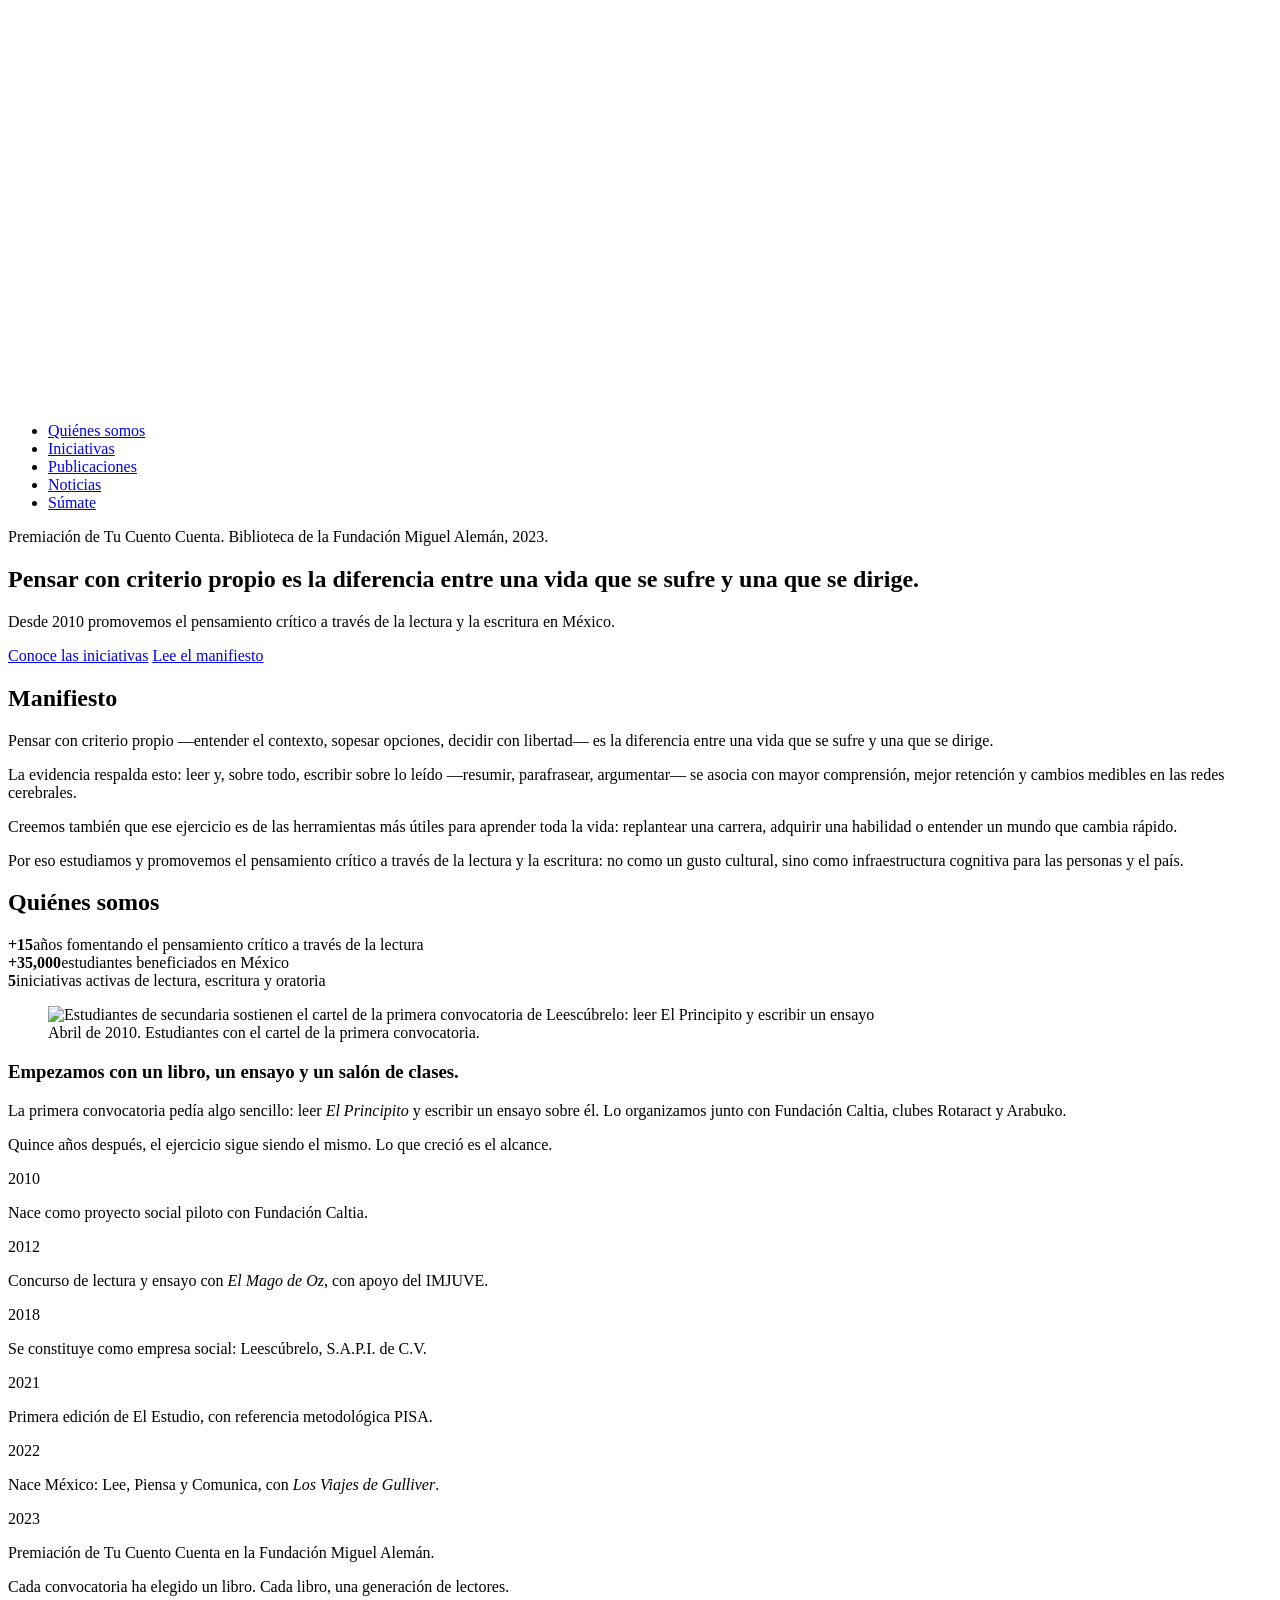
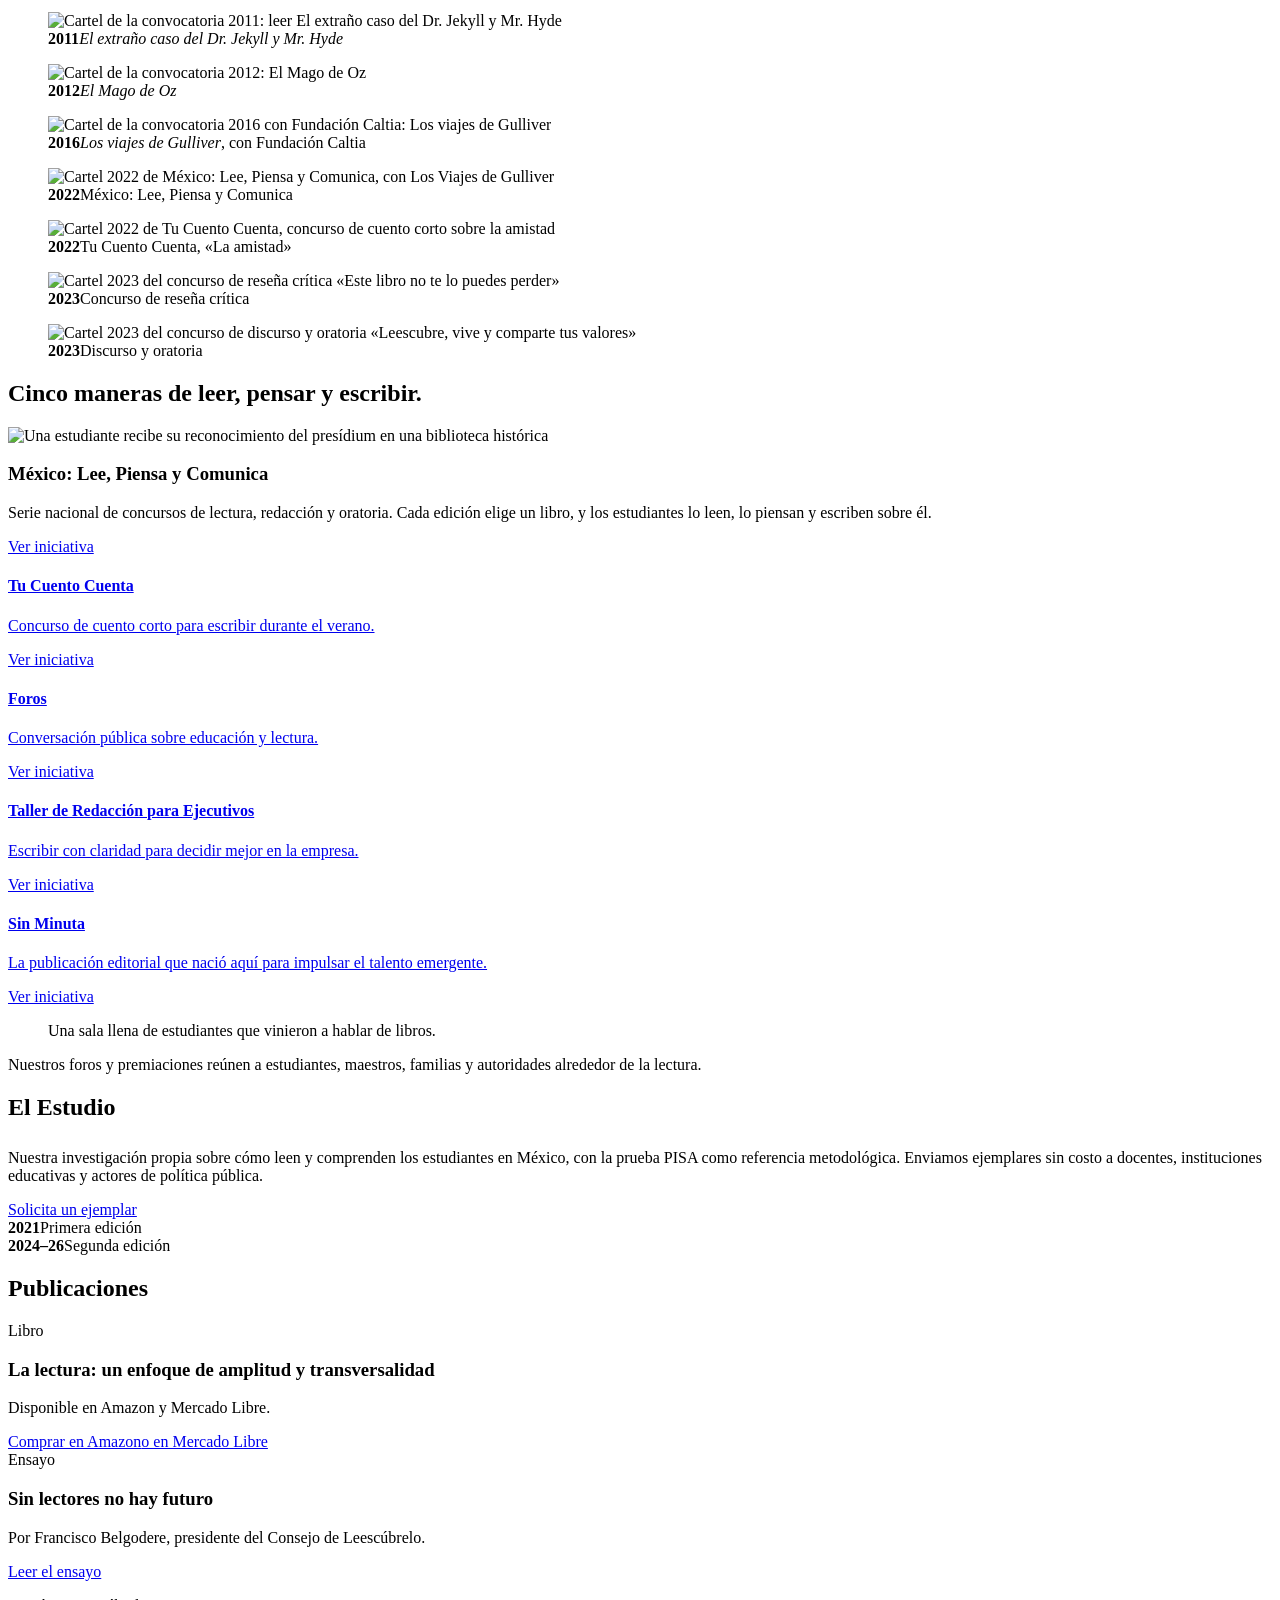
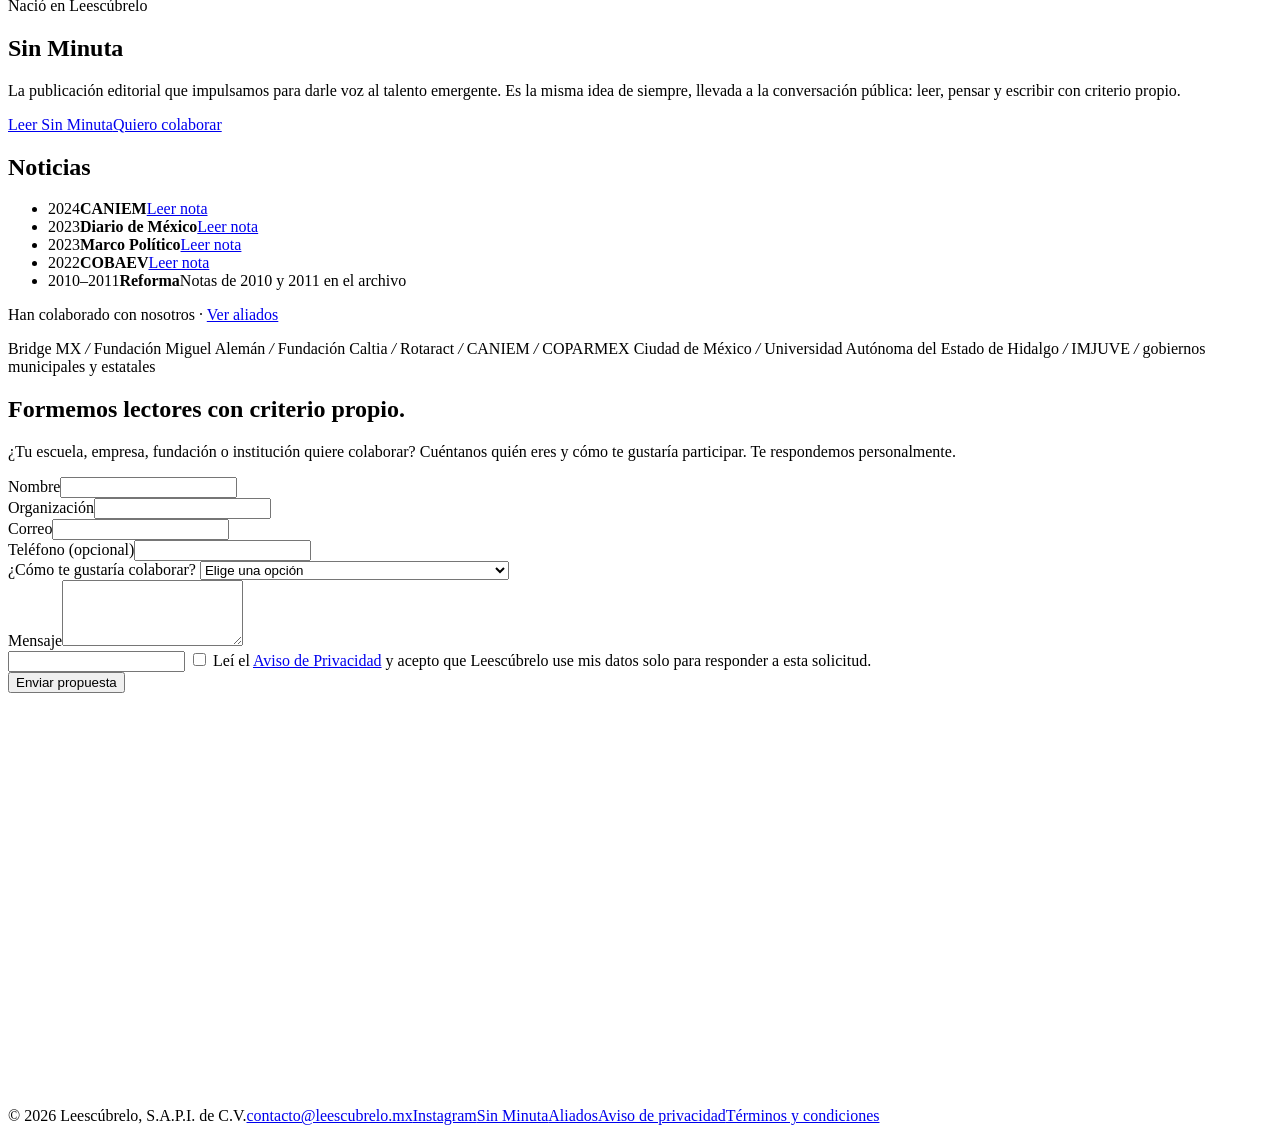
==== index.html @ 5d3e2ebc "Add files via upload" ====
<!DOCTYPE html>
<html lang="es-MX">
<head>
<meta charset="utf-8">
<meta name="viewport" content="width=device-width, initial-scale=1">
<title>Leescúbrelo — Pensamiento crítico a través de la lectura y la escritura</title>
<meta name="description" content="Desde 2010 estudiamos y promovemos el pensamiento crítico a través de la lectura y la escritura en México: concursos, foros, El Estudio y Sin Minuta.">
<link rel="canonical" href="https://leescubrelo.mx/">
<meta name="msvalidate.01" content="1D88FD77391B07FA82476EAF00525330">
<meta property="og:type" content="website">
<meta property="og:locale" content="es_MX">
<meta property="og:site_name" content="Leescúbrelo">
<meta property="og:title" content="Leescúbrelo — Pensamiento crítico a través de la lectura y la escritura">
<meta property="og:description" content="Desde 2010 estudiamos y promovemos el pensamiento crítico a través de la lectura y la escritura en México: concursos, foros, El Estudio y Sin Minuta.">
<meta property="og:url" content="https://leescubrelo.mx/">
<meta property="og:image" content="https://leescubrelo.mx/assets/img/og-leescubrelo.jpg">
<meta name="twitter:card" content="summary_large_image">
<meta name="theme-color" content="#1E3A5F">
<link rel="icon" href="/favicon.ico" sizes="any">
<link rel="icon" type="image/png" sizes="32x32" href="/favicon-32.png">
<link rel="apple-touch-icon" href="/apple-touch-icon.png">
<link rel="preconnect" href="https://fonts.googleapis.com">
<link rel="preconnect" href="https://fonts.gstatic.com" crossorigin>
<link href="https://fonts.googleapis.com/css2?family=Bricolage+Grotesque:opsz,wdth,wght@12..96,75..100,300..800&family=Source+Serif+4:ital,opsz,wght@0,8..60,300..700;1,8..60,300..600&display=swap" rel="stylesheet">
<link rel="stylesheet" href="/assets/css/sitio.css">
<script type="application/ld+json">{"@context": "https://schema.org", "@type": "Organization", "name": "Leescúbrelo", "legalName": "Leescúbrelo, S.A.P.I. de C.V.", "url": "https://leescubrelo.mx/", "logo": "https://leescubrelo.mx/apple-touch-icon.png", "foundingDate": "2010", "email": "contacto@leescubrelo.mx", "description": "Empresa social que estudia y promueve el pensamiento crítico a través de la lectura y la escritura en México.", "sameAs": ["https://instagram.com/leescubrelo", "https://sinminuta.com"]}</script>
<script type="application/ld+json">{"@context": "https://schema.org", "@type": "WebSite", "name": "Leescúbrelo", "url": "https://leescubrelo.mx/", "inLanguage": "es-MX"}</script>
</head>
<body>
<header>
  <nav class="wrap nav" aria-label="Principal">
    <a class="logo" href="/" aria-label="Leescúbrelo, inicio"><svg class="logo-svg" viewBox="0 0 4800 1496" role="img" aria-hidden="true"><use href="/assets/img/logo.svg#logo"/></svg></a>
    <ul>
      <li><a href="/#quienes">Quiénes somos</a></li>
      <li><a href="/iniciativas">Iniciativas</a></li>
      <li><a href="/#publicaciones">Publicaciones</a></li>
      <li><a href="/#noticias">Noticias</a></li>
      <li><a href="/#sumate">Súmate</a></li>
    </ul>
  </nav>
</header>

<main id="contenido">
<section class="hero" aria-label="Presentación">
  <p class="pie-foto">Premiación de Tu Cuento Cuenta. Biblioteca de la Fundación Miguel Alemán, 2023.</p>
  <div class="wrap hero-in">
    <h1>Pensar con criterio propio es la diferencia entre una vida que se sufre y <span class="l">una que se dirige.</span></h1>
    <div class="hero-bajo">
      <p>Desde 2010 promovemos el pensamiento crítico a través de la lectura y la escritura en México.</p>
      <div class="acciones">
        <a class="btn lapiz" href="#iniciativas">Conoce las iniciativas</a>
        <a class="btn contorno" href="#manifiesto">Lee el manifiesto</a>
      </div>
    </div>
  </div>
</section>

<section class="manif" id="manifiesto">
  <div class="wrap manif-grid">
    <h2>Manifiesto<span class="gis-sub" aria-hidden="true"></span></h2>
    <div class="texto">
      <p>Pensar con criterio propio —entender el contexto, sopesar opciones, decidir con libertad— es la diferencia entre una vida que se sufre y una que se dirige.</p>
      <p>La evidencia respalda esto: leer y, sobre todo, escribir sobre lo leído —resumir, parafrasear, argumentar— se asocia con mayor comprensión, mejor retención y cambios medibles en las redes cerebrales.</p>
      <p>Creemos también que ese ejercicio es de las herramientas más útiles para aprender toda la vida: replantear una carrera, adquirir una habilidad o entender un mundo que cambia rápido.</p>
      <p class="cierre-m">Por eso estudiamos y promovemos el pensamiento crítico a través de la lectura y la escritura: no como un gusto cultural, sino como infraestructura cognitiva para las personas y el país.</p>
    </div>
  </div>
</section>

<section class="quienes" id="quienes">
  <div class="wrap">
    <h2 class="tit">Quiénes somos</h2>
    <div class="cifras">
      <div class="cifra"><b>+15</b><span>años fomentando el pensamiento crítico a través de la lectura</span></div>
      <div class="cifra"><b>+35,000</b><span>estudiantes beneficiados en México</span></div>
      <div class="cifra"><b>5</b><span>iniciativas activas de lectura, escritura y oratoria</span></div>
    </div>

    <div class="origen">
      <figure>
        <img src="/assets/img/origen-2010.jpg" width="1100" height="733" loading="lazy" alt="Estudiantes de secundaria sostienen el cartel de la primera convocatoria de Leescúbrelo: leer El Principito y escribir un ensayo">
        <figcaption>Abril de 2010. Estudiantes con el cartel de la primera convocatoria.</figcaption>
      </figure>
      <div>
        <h3>Empezamos con un libro, un ensayo y un salón de clases.</h3>
        <p>La primera convocatoria pedía algo sencillo: leer <i>El Principito</i> y escribir un ensayo sobre él. Lo organizamos junto con Fundación Caltia, clubes Rotaract y Arabuko.</p>
        <p>Quince años después, el ejercicio sigue siendo el mismo. Lo que creció es el alcance.</p>
      </div>
    </div>

    <div class="linea">
      <div class="hito"><div class="a">2010</div><p>Nace como proyecto social piloto con Fundación Caltia.</p></div>
      <div class="hito"><div class="a">2012</div><p>Concurso de lectura y ensayo con <i>El Mago de Oz</i>, con apoyo del IMJUVE.</p></div>
      <div class="hito"><div class="a">2018</div><p>Se constituye como empresa social: Leescúbrelo, S.A.P.I. de C.V.</p></div>
      <div class="hito"><div class="a">2021</div><p>Primera edición de El Estudio, con referencia metodológica PISA.</p></div>
      <div class="hito"><div class="a">2022</div><p>Nace México: Lee, Piensa y Comunica, con <i>Los Viajes de Gulliver</i>.</p></div>
      <div class="hito"><div class="a">2023</div><p>Premiación de Tu Cuento Cuenta en la Fundación Miguel Alemán.</p></div>
    </div>

    <div class="arch-hist">
      <p>Cada convocatoria ha elegido un libro. Cada libro, una generación de lectores.</p>
      <div class="archivo">
        <figure><img src="/assets/img/cartel-2011-jekyll.jpg" alt="Cartel de la convocatoria 2011: leer El extraño caso del Dr. Jekyll y Mr. Hyde" loading="lazy"><figcaption><b>2011</b><i>El extraño caso del Dr. Jekyll y Mr. Hyde</i></figcaption></figure>
        <figure><img src="/assets/img/cartel-2012-oz.jpg" alt="Cartel de la convocatoria 2012: El Mago de Oz" loading="lazy"><figcaption><b>2012</b><i>El Mago de Oz</i></figcaption></figure>
        <figure><img src="/assets/img/cartel-2016-gulliver.jpg" alt="Cartel de la convocatoria 2016 con Fundación Caltia: Los viajes de Gulliver" loading="lazy"><figcaption><b>2016</b><i>Los viajes de Gulliver</i>, con Fundación Caltia</figcaption></figure>
        <figure><img src="/assets/img/cartel-2022-mlpc.jpg" alt="Cartel 2022 de México: Lee, Piensa y Comunica, con Los Viajes de Gulliver" loading="lazy"><figcaption><b>2022</b>México: Lee, Piensa y Comunica</figcaption></figure>
        <figure><img src="/assets/img/cartel-2022-tu-cuento-cuenta.jpg" alt="Cartel 2022 de Tu Cuento Cuenta, concurso de cuento corto sobre la amistad" loading="lazy"><figcaption><b>2022</b>Tu Cuento Cuenta, «La amistad»</figcaption></figure>
        <figure><img src="/assets/img/cartel-2023-resena.jpg" alt="Cartel 2023 del concurso de reseña crítica «Este libro no te lo puedes perder»" loading="lazy"><figcaption><b>2023</b>Concurso de reseña crítica</figcaption></figure>
        <figure><img src="/assets/img/cartel-2023-oratoria.jpg" alt="Cartel 2023 del concurso de discurso y oratoria «Leescubre, vive y comparte tus valores»" loading="lazy"><figcaption><b>2023</b>Discurso y oratoria</figcaption></figure>
      </div>
    </div>
  </div>
</section>

<section class="inic" id="iniciativas">
  <div class="wrap">
    <h2 class="tit">Cinco maneras de leer, pensar y escribir.</h2>
    <article class="destacada">
      <img src="/assets/img/destacada-mlpc.jpg" width="1000" height="811" loading="lazy" alt="Una estudiante recibe su reconocimiento del presídium en una biblioteca histórica">
      <div class="txt">
        <h3>México: Lee, Piensa y Comunica</h3>
        <p>Serie nacional de concursos de lectura, redacción y oratoria. Cada edición elige un libro, y los estudiantes lo leen, lo piensan y escriben sobre él.</p>
        <a class="btn oscuro" href="/iniciativa-mexico-lee-piensa-y-comunica">Ver iniciativa</a>
      </div>
    </article>
    <div class="otras">
      <a class="otra" href="/iniciativa-tu-cuento-cuenta"><h4>Tu Cuento Cuenta</h4><p>Concurso de cuento corto para escribir durante el verano.</p><span>Ver iniciativa</span></a>
      <a class="otra" href="/iniciativa-foros"><h4>Foros</h4><p>Conversación pública sobre educación y lectura.</p><span>Ver iniciativa</span></a>
      <a class="otra" href="/iniciativa-taller-redaccion-ejecutivos"><h4>Taller de Redacción para Ejecutivos</h4><p>Escribir con claridad para decidir mejor en la empresa.</p><span>Ver iniciativa</span></a>
      <a class="otra" href="/iniciativa-sin-minuta"><h4>Sin Minuta</h4><p>La publicación editorial que nació aquí para impulsar el talento emergente.</p><span>Ver iniciativa</span></a>
    </div>
  </div>
</section>

<section class="sala" aria-label="Foros">
  <div class="wrap">
    <blockquote>Una sala llena de estudiantes que vinieron a hablar de libros.</blockquote>
    <p>Nuestros foros y premiaciones reúnen a estudiantes, maestros, familias y autoridades alrededor de la lectura.</p>
  </div>
</section>

<section class="estudio" id="estudio">
  <div class="wrap est-grid">
    <div>
      <h2 class="tit" style="margin-bottom:28px">El Estudio</h2>
      <p>Nuestra investigación propia sobre cómo leen y comprenden los estudiantes en México, con la prueba PISA como referencia metodológica. Enviamos ejemplares sin costo a docentes, instituciones educativas y actores de política pública.</p>
      <a class="btn oscuro" href="#sumate" data-tipo="Quiero un ejemplar de El Estudio">Solicita un ejemplar</a>
    </div>
    <div>
      <div class="ed"><b>2021</b><span>Primera edición</span></div>
      <div class="ed"><b>2024–26</b><span>Segunda edición</span></div>
    </div>
  </div>
</section>

<section class="pubs-sec" id="publicaciones">
  <div class="wrap">
    <h2 class="tit">Publicaciones</h2>
    <div class="pubs">
      <article class="pub"><span class="t">Libro</span><h3>La lectura: un enfoque de amplitud y transversalidad</h3><p>Disponible en Amazon y Mercado Libre.</p><a class="btn oscuro" href="https://www.amazon.com.mx/dp/B09T1QZYLG" rel="noopener">Comprar en Amazon</a><a class="enlace-sec" href="https://www.mercadolibre.com.mx/la-lectura-enfoque-educativo-y-transversalidad/up/MLMU573055244" rel="noopener">o en Mercado Libre</a></article>
      <article class="pub"><span class="t">Ensayo</span><h3>Sin lectores no hay futuro</h3><p>Por Francisco Belgodere, presidente del Consejo de Leescúbrelo.</p><a class="btn oscuro" href="/articulo-sin-lectores-no-hay-futuro">Leer el ensayo</a></article>
    </div>
  </div>
</section>

<section class="sm" aria-label="Sin Minuta">
  <div class="wrap sm-grid">
    <div>
      <p class="sm-k">Nació en Leescúbrelo</p>
      <h2>Sin Minuta</h2>
    </div>
    <div>
      <p>La publicación editorial que impulsamos para darle voz al talento emergente. Es la misma idea de siempre, llevada a la conversación pública: leer, pensar y escribir con criterio propio.</p>
      <div class="acciones sm-acc"><a class="btn lapiz" href="https://sinminuta.com">Leer Sin Minuta</a><a class="btn contorno" href="#sumate" data-tipo="Quiero colaborar en Sin Minuta">Quiero colaborar</a></div>
    </div>
  </div>
</section>

<section class="noticias" id="noticias">
  <div class="wrap">
    <h2>Noticias</h2>
    <ul class="prensa">
      <li><span class="y">2024</span><b>CANIEM</b><a href="https://caniem.org/reconocen-talento-juvenil-en-ceremonia-cultural-de-la-fundacion-miguel-aleman/" rel="noopener">Leer nota</a></li>
      <li><span class="y">2023</span><b>Diario de México</b><a href="https://www.diariodemexico.com/metropolitano/reconocen-ganadores-de-cuento-y-ensayo" rel="noopener">Leer nota</a></li>
      <li><span class="y">2023</span><b>Marco Político</b><a href="https://www.marcopolitico.com.mx/reconocen-a-estudiantes-de-naucalpan-por-ser-finalistas-en-concursos-de-cuento-y-ensayo/" rel="noopener">Leer nota</a></li>
      <li><span class="y">2022</span><b>COBAEV</b><a href="http://www.cobaev.edu.mx/articulo.php?id=167087605711" rel="noopener">Leer nota</a></li>
      <li><span class="y">2010–2011</span><b>Reforma</b><span class="arch">Notas de 2010 y 2011 en el archivo</span></li>
    </ul>
  </div>
</section>

<section class="aliados" aria-label="Aliados">
  <div class="wrap">
    <p class="lead">Han colaborado con nosotros · <a href="/aliados">Ver aliados</a></p>
    <p class="nombres">Bridge MX <i>/</i> Fundación Miguel Alemán <i>/</i> Fundación Caltia <i>/</i> Rotaract <i>/</i> CANIEM <i>/</i> COPARMEX Ciudad de México <i>/</i> Universidad Autónoma del Estado de Hidalgo <i>/</i> IMJUVE <i>/</i> gobiernos municipales y estatales</p>
  </div>
</section>

<section class="cierre" id="sumate">
  <div class="wrap cierre-grid">
    <div>
      <h2>Formemos lectores <span class="l">con criterio propio.</span></h2>
      <p class="cierre-sub">¿Tu escuela, empresa, fundación o institución quiere colaborar? Cuéntanos quién eres y cómo te gustaría participar. Te respondemos personalmente.</p>
    </div>
    <form class="form-aliado" action="/api/aliados" method="post" novalidate>
      <div class="campo"><label for="f-nombre">Nombre</label><input id="f-nombre" name="nombre" autocomplete="name" required></div>
      <div class="campo"><label for="f-org">Organización</label><input id="f-org" name="organizacion" autocomplete="organization"></div>
      <div class="campo"><label for="f-correo">Correo</label><input id="f-correo" name="correo" type="email" autocomplete="email" required></div>
      <div class="campo"><label for="f-tel">Teléfono <span>(opcional)</span></label><input id="f-tel" name="telefono" type="tel" autocomplete="tel"></div>
      <div class="campo ancho"><label for="f-tipo">¿Cómo te gustaría colaborar?</label>
        <select id="f-tipo" name="tipo" required>
          <option value="">Elige una opción</option>
          <option>Mi escuela quiere participar en una convocatoria</option>
          <option>Mi empresa quiere patrocinar o ser aliada</option>
          <option>Fundación u organización civil</option>
          <option>Gobierno o institución pública</option>
          <option>Quiero ser voluntario, jurado o mentor</option>
          <option>Quiero colaborar en Sin Minuta</option>
          <option>Quiero un ejemplar de El Estudio</option>
          <option>Medios y prensa</option>
          <option>Otra</option>
        </select></div>
      <div class="campo ancho"><label for="f-msg">Mensaje</label><textarea id="f-msg" name="mensaje" rows="4" required></textarea></div>
      <input type="text" name="sitio_web" class="trampa" tabindex="-1" autocomplete="off" aria-hidden="true">
      <label class="consent ancho"><input type="checkbox" name="acepto" required> <span>Leí el <a href="/aviso-de-privacidad">Aviso de Privacidad</a> y acepto que Leescúbrelo use mis datos solo para responder a esta solicitud.</span></label>
      <div class="ancho"><button class="btn lapiz" type="submit">Enviar propuesta</button><p class="estado" role="status" aria-live="polite"></p></div>
    </form>
  </div>
</section>
</main>

<footer>
  <div class="wrap pie">
    <a class="logo" href="/" aria-label="Leescúbrelo, inicio"><svg class="logo-svg" viewBox="0 0 4800 1496" role="img" aria-hidden="true"><use href="/assets/img/logo.svg#logo"/></svg></a>
    <span>© 2026 Leescúbrelo, S.A.P.I. de C.V.<a href="mailto:contacto@leescubrelo.mx">contacto@leescubrelo.mx</a><a href="https://instagram.com/leescubrelo">Instagram</a><a href="https://sinminuta.com">Sin Minuta</a><a href="/aliados">Aliados</a><a href="/aviso-de-privacidad">Aviso de privacidad</a><a href="/terminos-y-condiciones">Términos y condiciones</a></span>
  </div>
</footer>
<script>
(function(){
  var f=document.querySelector('.form-aliado'); if(!f) return;
  try{var q=new URLSearchParams(location.search).get('tipo'); var mapa={'sin-minuta':'Quiero colaborar en Sin Minuta','el-estudio':'Quiero un ejemplar de El Estudio'}; if(q&&mapa[q]){f.querySelector('select[name=tipo]').value=mapa[q];}}catch(e){}
  document.querySelectorAll('a[data-tipo]').forEach(function(a){a.addEventListener('click',function(){var sel=f.querySelector('select[name=tipo]'); sel.value=a.getAttribute('data-tipo'); setTimeout(function(){f.querySelector('#f-nombre').focus({preventScroll:true});},600);});});
  var est=f.querySelector('.estado');
  f.addEventListener('submit',function(e){
    e.preventDefault();
    if(!f.checkValidity()){ est.textContent='Revisa los campos obligatorios y acepta el Aviso de Privacidad.'; f.reportValidity(); return; }
    var datos=Object.fromEntries(new FormData(f));
    if(datos.sitio_web){ return; }
    var btn=f.querySelector('button'); btn.disabled=true; est.textContent='Enviando…';
    fetch(f.action,{method:'POST',headers:{'Content-Type':'application/json'},body:JSON.stringify(datos)})
      .then(function(r){ if(!r.ok) throw 0; f.reset(); est.textContent='Gracias. Recibimos tu propuesta y te escribiremos pronto.'; })
      .catch(function(){ est.textContent='No pudimos enviarlo. Inténtalo de nuevo en unos minutos.'; })
      .finally(function(){ btn.disabled=false; });
  });
})();
</script>
</body>
</html>
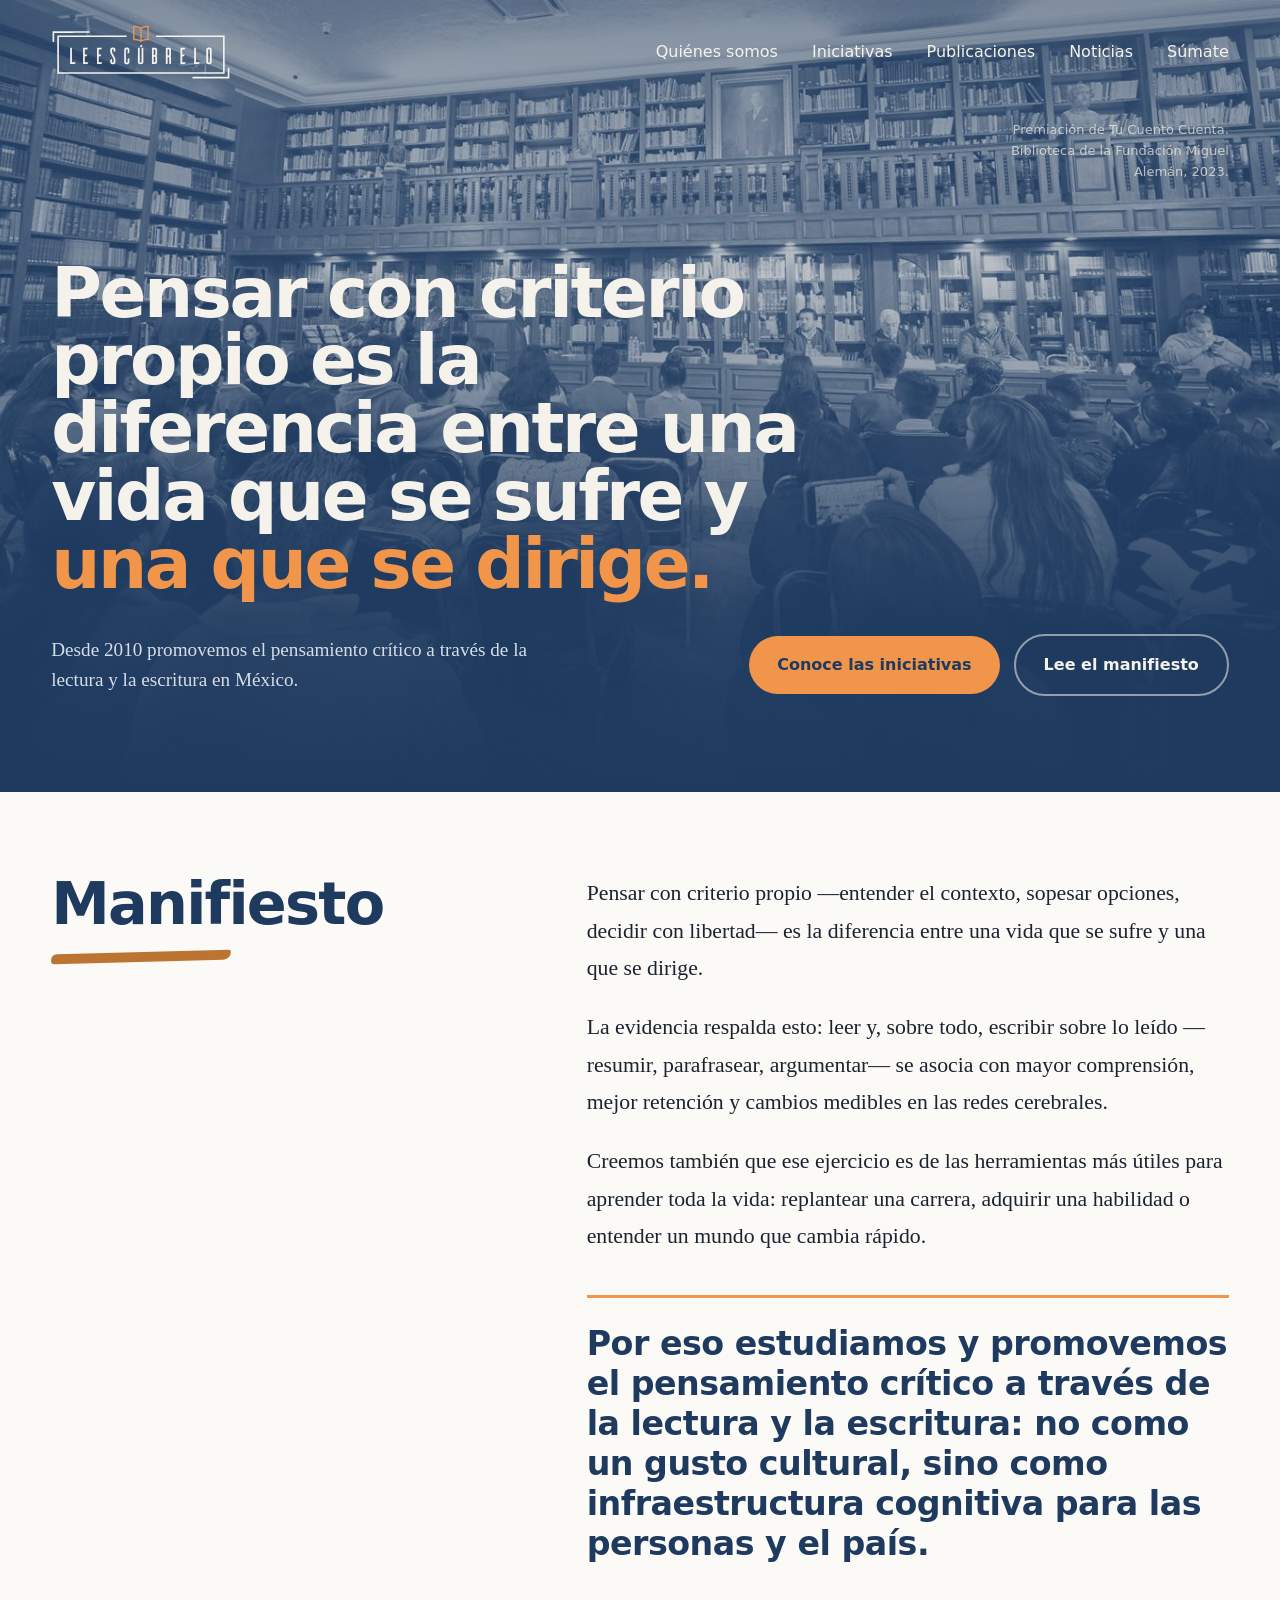
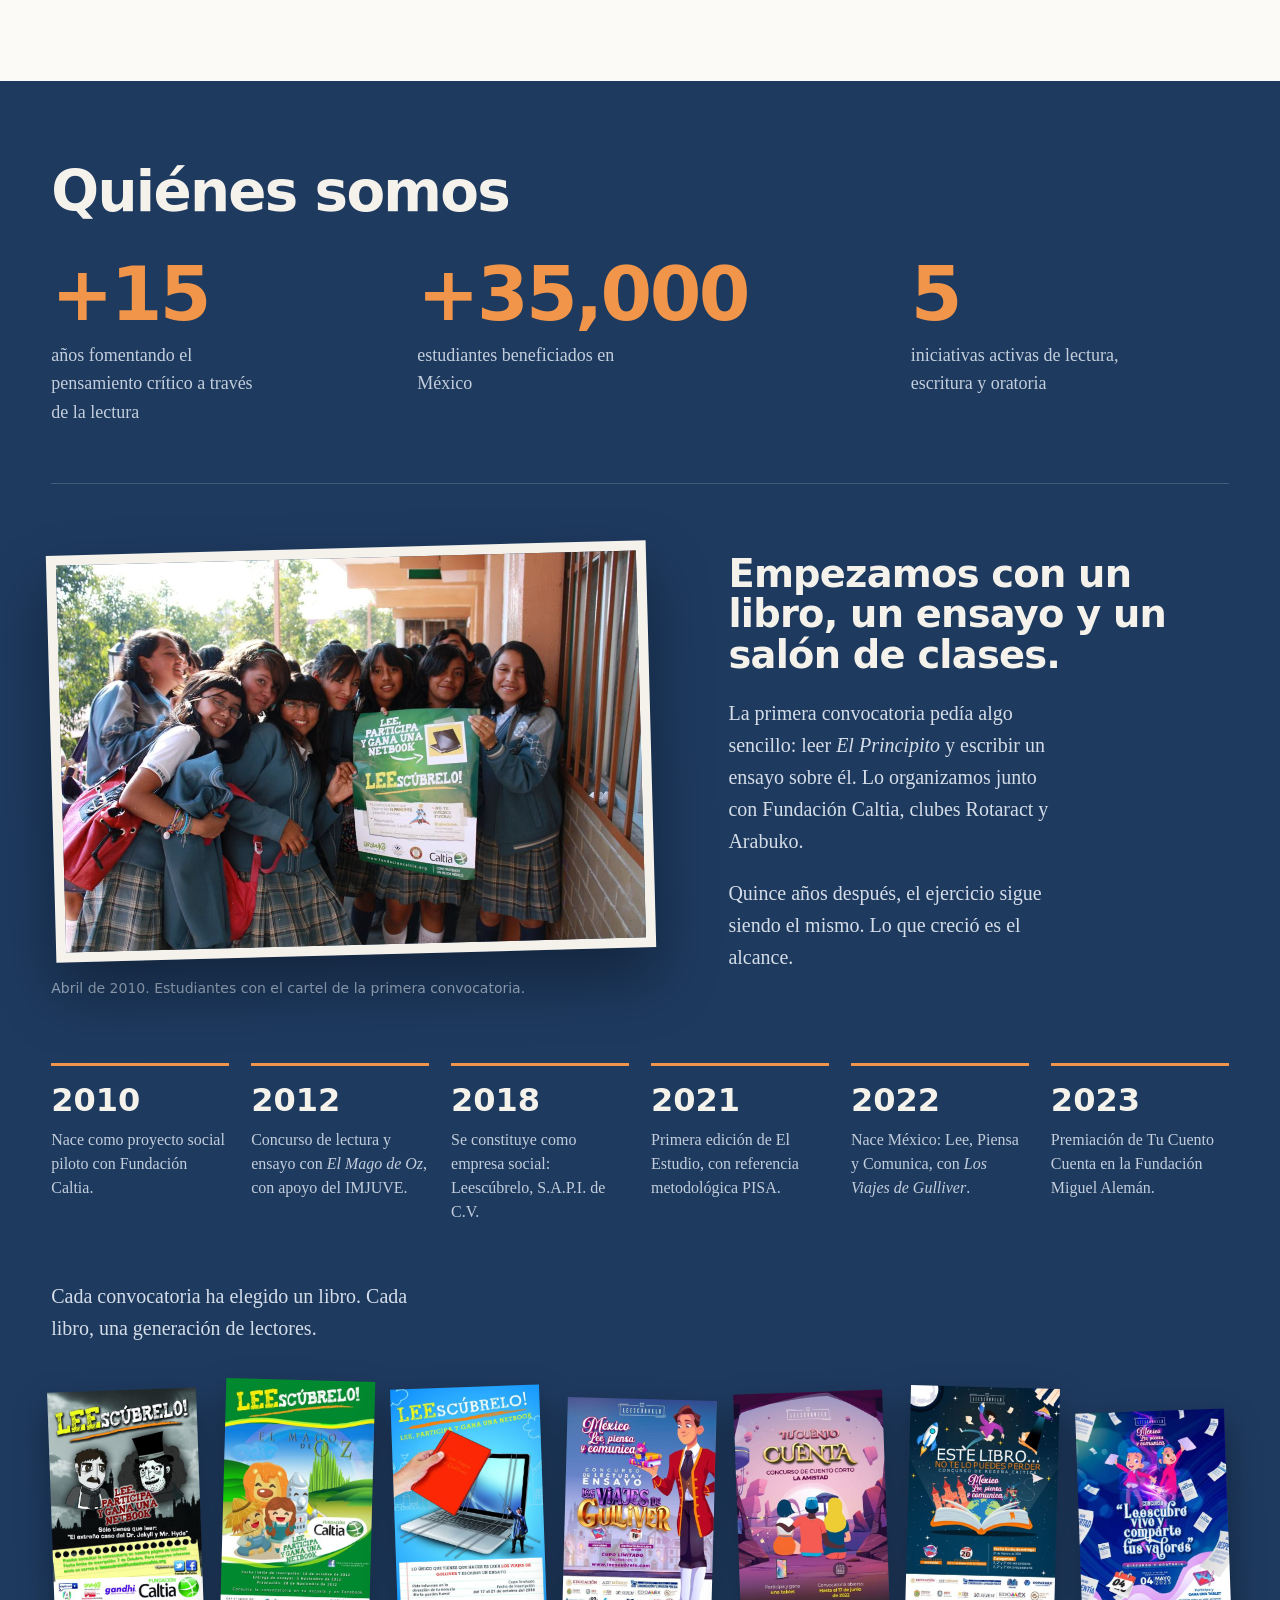
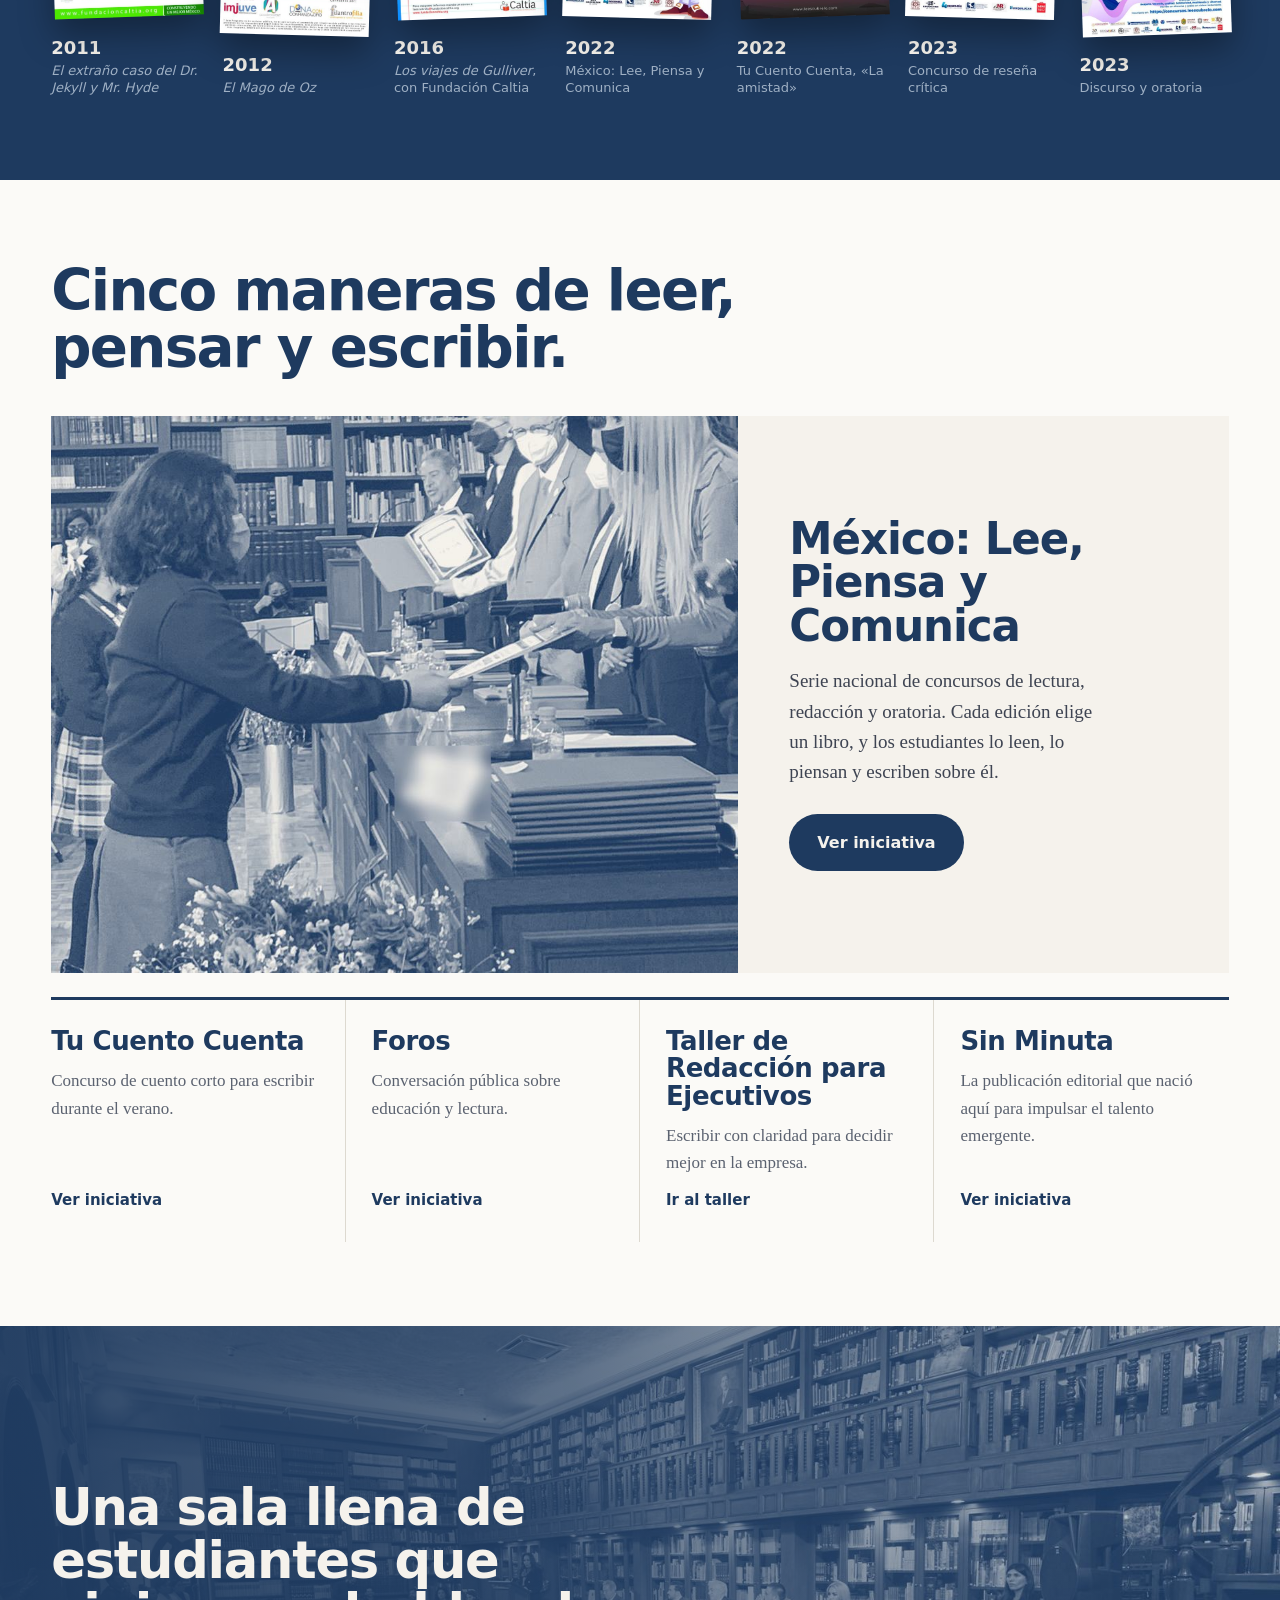
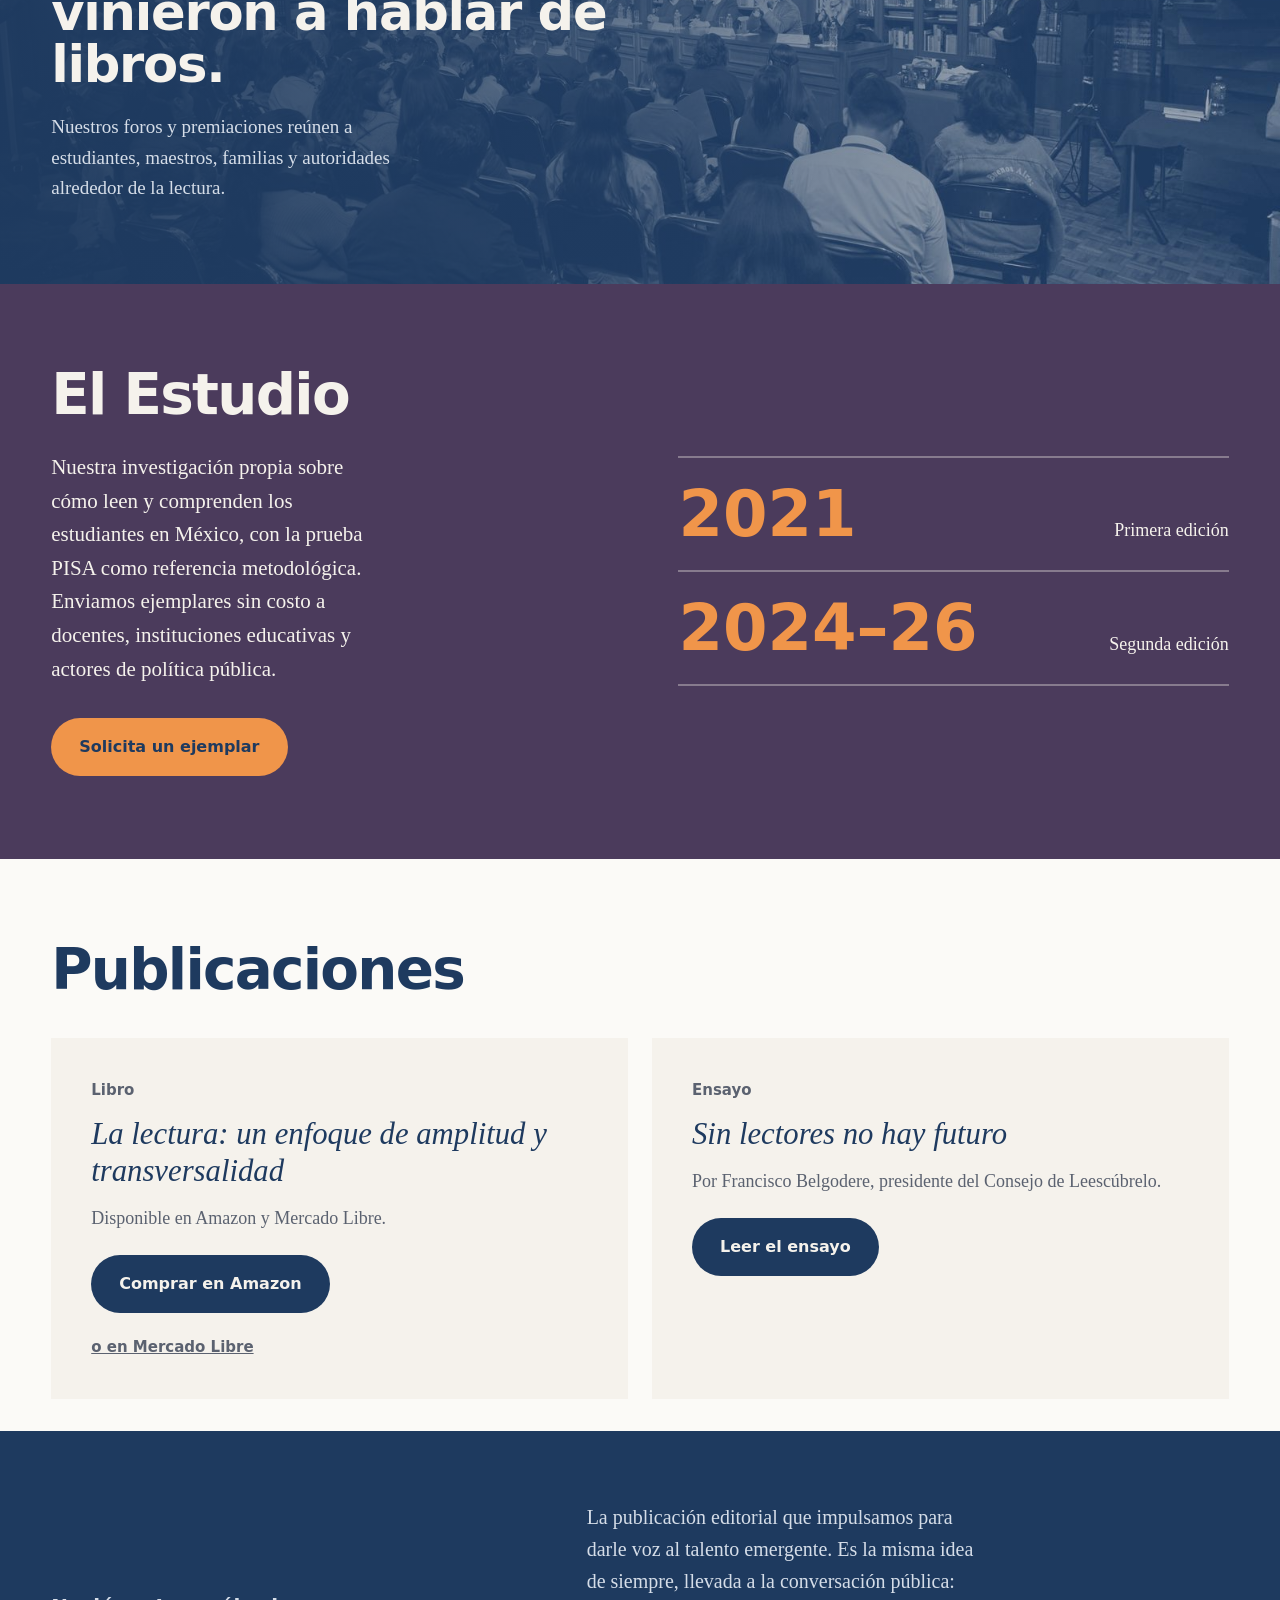
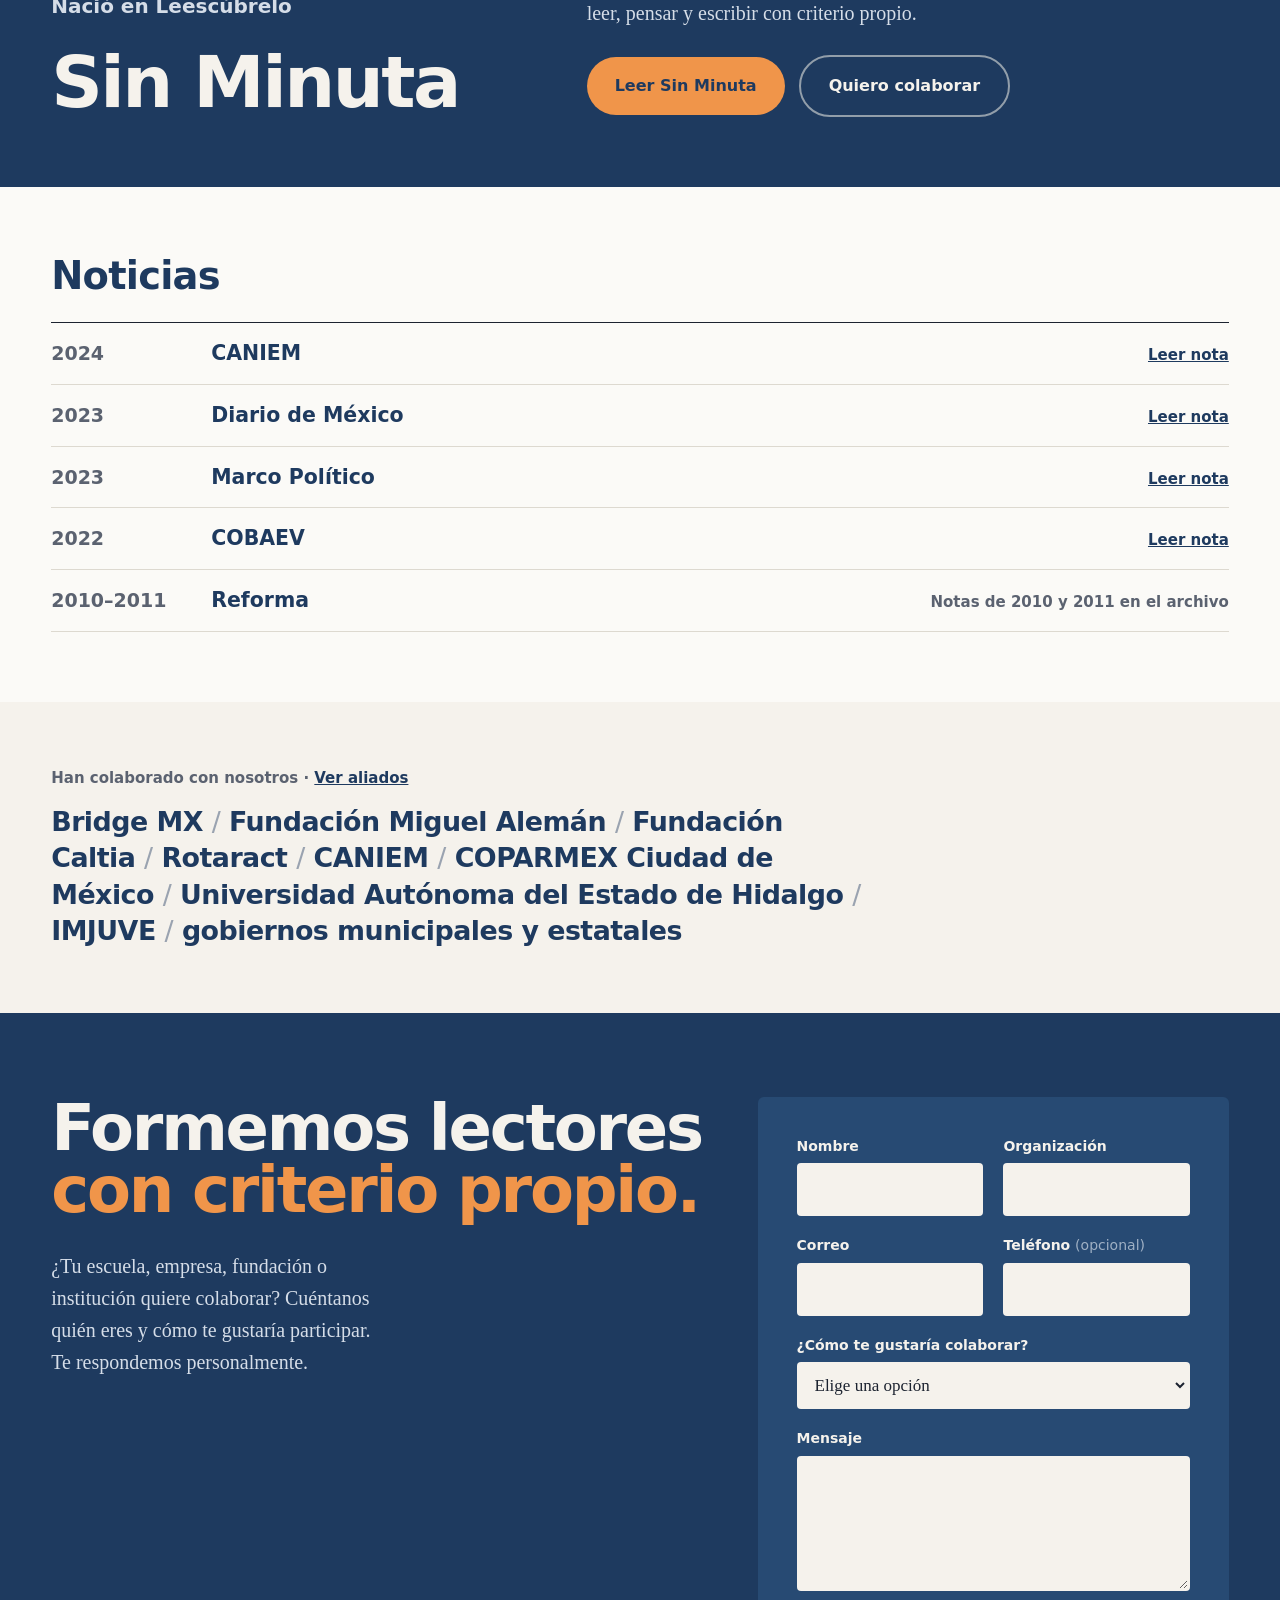
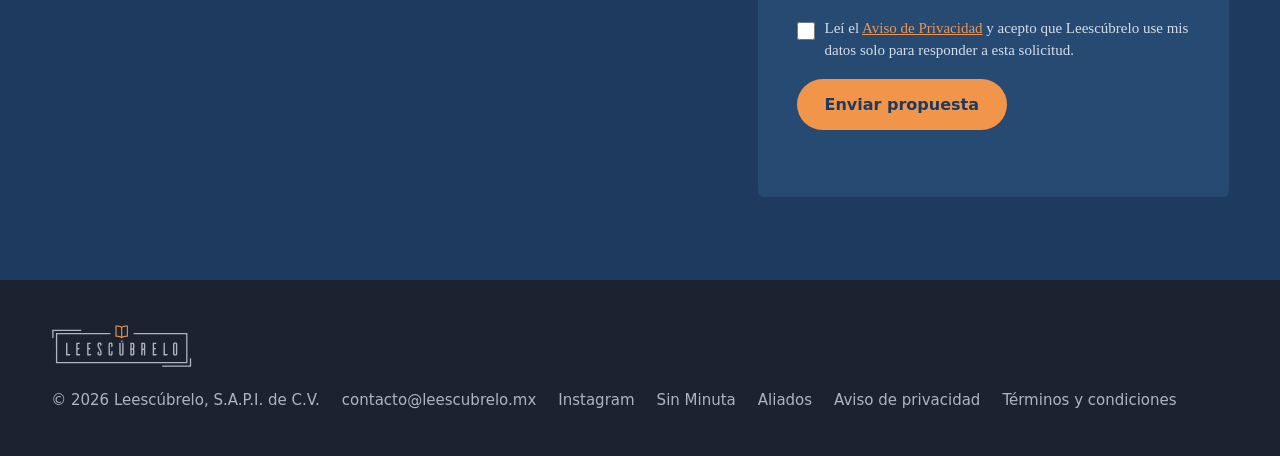
==== commit ebbe8ca2: "Add files via upload" ====
--- a/index.html
+++ b/index.html
@@ -126,7 +126,7 @@
     <div class="otras">
       <a class="otra" href="/iniciativa-tu-cuento-cuenta"><h4>Tu Cuento Cuenta</h4><p>Concurso de cuento corto para escribir durante el verano.</p><span>Ver iniciativa</span></a>
       <a class="otra" href="/iniciativa-foros"><h4>Foros</h4><p>Conversación pública sobre educación y lectura.</p><span>Ver iniciativa</span></a>
-      <a class="otra" href="/iniciativa-taller-redaccion-ejecutivos"><h4>Taller de Redacción para Ejecutivos</h4><p>Escribir con claridad para decidir mejor en la empresa.</p><span>Ver iniciativa</span></a>
+      <a class="otra" href="https://redaccionempresarial.com" rel="noopener"><h4>Taller de Redacción para Ejecutivos</h4><p>Escribir con claridad para decidir mejor en la empresa.</p><span>Ir al taller</span></a>
       <a class="otra" href="/iniciativa-sin-minuta"><h4>Sin Minuta</h4><p>La publicación editorial que nació aquí para impulsar el talento emergente.</p><span>Ver iniciativa</span></a>
     </div>
   </div>
--- a/assets/css/sitio.css
+++ b/assets/css/sitio.css
@@ -0,0 +1,273 @@
+:root{
+  /* Paleta B, "Tinta y cobre": derivada del logo actual (#1E3A5F, #4B3B5C, #B5651D) */
+  --pizarron:#1E3A5F;  /* azul tinta: fondo institucional (marco del logo) */
+  --pizarron2:#274A73; /* variante para capas */
+  --ciruela:#4B3B5C;   /* ciruela: "LEES" del logo; banda El Estudio */
+  --gis:#F5F2EC;       /* marfil: texto sobre oscuro, fondos cálidos */
+  --lapiz:#F0954A;     /* cobre claro: acento único (CTAs, cifras). 4.99:1 sobre tinta */
+  --naranja:#B5651D;   /* cobre del logo: subrayado y detalles */
+  --grafito:#1C2330; --claro:#FBFAF7; --gris:#5B6270; --linea:#DDD9D0;
+  --display:"Bricolage Grotesque",system-ui,"Segoe UI",sans-serif;
+  --serif:"Source Serif 4",Georgia,serif;
+  --col:min(1240px,92vw);
+}
+*{box-sizing:border-box;margin:0;padding:0}
+html{scroll-behavior:smooth}
+body{background:var(--claro);color:var(--grafito);font-family:var(--serif);font-size:19px;line-height:1.6;-webkit-font-smoothing:antialiased}
+a{color:inherit}
+img{max-width:100%;display:block}
+:focus-visible{outline:3px solid var(--lapiz);outline-offset:3px}
+.wrap{width:var(--col);margin:0 auto}
+
+/* ---------- Logo (vectorizado del logo actual; libro en amarillo lápiz) ---------- */
+.logo{display:inline-block;color:currentColor;text-decoration:none}
+.logo svg{height:56px;width:auto;display:block}
+
+/* ---------- Header ---------- */
+header{position:absolute;top:0;left:0;right:0;z-index:5;color:var(--gis)}
+.nav{display:flex;justify-content:space-between;align-items:center;height:104px}
+.nav ul{display:flex;gap:34px;list-style:none;font-family:var(--display);font-size:16px;font-weight:500}
+.nav ul a{text-decoration:none;padding:6px 0;border-bottom:2px solid transparent}
+.nav ul a:hover{border-color:var(--lapiz);color:var(--lapiz)}
+@media (max-width:860px){.nav ul{display:none}}
+
+/* ---------- Hero con foto real ---------- */
+.hero{position:relative;min-height:min(88vh,860px);display:flex;align-items:flex-end;color:var(--gis);background:var(--pizarron) url(/assets/img/hero-biblioteca.jpg) center 40%/cover no-repeat}
+.hero::before{content:"";position:absolute;inset:0;background:linear-gradient(180deg,rgba(30,58,95,.55) 0%,rgba(30,58,95,.25) 35%,rgba(30,58,95,.92) 78%,var(--pizarron) 100%)}
+.hero-in{position:relative;padding:0 0 clamp(56px,8vw,96px)}
+.hero h1{font-family:var(--display);font-weight:700;font-stretch:82%;font-size:clamp(42px,6.4vw,92px);line-height:.98;letter-spacing:-.035em;max-width:16ch}
+.hero h1 .l{color:var(--lapiz)}
+.hero-bajo{display:grid;grid-template-columns:minmax(0,520px) 1fr;gap:40px;align-items:end;margin-top:36px}
+.hero-bajo p{font-size:clamp(18px,1.5vw,21px);color:#D5DDE8}
+.acciones{display:flex;gap:14px;justify-content:flex-end;flex-wrap:wrap;align-items:center}
+.pie-foto{position:absolute;right:4vw;top:120px;font-family:var(--display);font-size:13px;color:rgba(243,241,232,.7);max-width:260px;text-align:right}
+@media (max-width:860px){.hero-bajo{grid-template-columns:1fr}.acciones{justify-content:flex-start}.pie-foto{display:none}}
+
+.btn{font-family:var(--display);font-weight:700;font-size:16px;padding:16px 28px;border-radius:999px;text-decoration:none;display:inline-block;white-space:nowrap}
+.btn.lapiz{background:var(--lapiz);color:var(--pizarron)}
+.btn.lapiz:hover{background:var(--gis)}
+.btn.contorno{border:2px solid rgba(243,241,232,.55);color:var(--gis)}
+.btn.contorno:hover{border-color:var(--lapiz);color:var(--lapiz)}
+.btn.oscuro{background:var(--pizarron);color:var(--gis)}
+.btn.oscuro:hover{background:var(--grafito)}
+
+/* ---------- Subrayado de gis (gesto heredado de los carteles de 2012) ---------- */
+.gis-sub{display:block;height:10px;width:180px;margin-top:18px;background:var(--naranja);border-radius:6px 2px 8px 3px;transform:rotate(-1.5deg);opacity:.9}
+
+/* ---------- Manifiesto ---------- */
+.manif{padding:clamp(80px,11vw,150px) 0}
+.manif-grid{display:grid;grid-template-columns:minmax(0,5fr) minmax(0,7fr);gap:clamp(40px,6vw,96px)}
+.manif h2{font-family:var(--display);font-weight:700;font-stretch:85%;font-size:clamp(38px,4.6vw,66px);line-height:1;letter-spacing:-.03em;color:var(--pizarron);position:sticky;top:40px;align-self:start}
+.manif .texto p{font-size:clamp(20px,1.7vw,23px);line-height:1.72;margin-bottom:1em;max-width:36em}
+.manif .texto p.cierre-m{font-family:var(--display);font-weight:600;font-stretch:90%;font-size:clamp(26px,2.6vw,36px);line-height:1.2;letter-spacing:-.015em;color:var(--pizarron);border-top:3px solid var(--lapiz);padding-top:26px;margin-top:40px}
+@media (max-width:860px){.manif-grid{grid-template-columns:1fr}.manif h2{position:static}}
+
+/* ---------- Quiénes somos ---------- */
+.quienes{background:var(--pizarron);color:var(--gis);padding:clamp(80px,10vw,130px) 0}
+.tit{font-family:var(--display);font-weight:700;font-stretch:85%;font-size:clamp(36px,4.4vw,60px);line-height:1;letter-spacing:-.03em;margin-bottom:56px;max-width:20ch}
+.quienes .tit{color:var(--gis)}
+.cifras{display:grid;grid-template-columns:1fr 1.4fr 1fr;gap:48px;padding-bottom:80px;border-bottom:1px solid rgba(243,241,232,.18)}
+.cifra b{display:block;font-family:var(--display);font-weight:800;font-stretch:78%;font-size:clamp(54px,5.8vw,86px);line-height:.95;color:var(--lapiz);letter-spacing:-.035em}
+.cifra span{font-size:18px;color:#C3CEDC;display:block;margin-top:10px;max-width:24ch}
+@media (max-width:760px){.cifras{grid-template-columns:1fr;gap:30px}}
+
+.origen{display:grid;grid-template-columns:minmax(0,6fr) minmax(0,5fr);gap:clamp(40px,6vw,90px);align-items:center;padding:90px 0}
+.origen figure{position:relative}
+.origen figure img{width:100%;transform:rotate(-1.5deg);border:10px solid var(--gis);box-shadow:0 30px 60px rgba(0,0,0,.35)}
+.origen figcaption{font-family:var(--display);font-size:14px;color:#9FB0C4;margin-top:22px}
+.origen h3{font-family:var(--display);font-weight:700;font-stretch:88%;font-size:clamp(30px,3vw,44px);line-height:1.05;letter-spacing:-.02em;margin-bottom:22px}
+.origen p{font-size:20px;color:#D5DDE8;margin-bottom:1em;max-width:34ch}
+@media (max-width:860px){.origen{grid-template-columns:1fr}}
+
+.linea{display:grid;grid-template-columns:repeat(6,1fr);gap:22px}
+.hito{border-top:3px solid var(--lapiz);padding-top:18px}
+.hito .a{font-family:var(--display);font-weight:800;font-stretch:80%;font-size:32px;line-height:1;margin-bottom:12px}
+.hito p{font-size:16px;line-height:1.5;color:#C3CEDC}
+@media (max-width:1000px){.linea{grid-template-columns:repeat(3,1fr)}}
+@media (max-width:560px){.linea{grid-template-columns:1fr}}
+
+.arch-hist{margin-top:80px}
+.arch-hist>p{font-size:20px;color:#D5DDE8;max-width:40ch;margin-bottom:36px}
+.archivo{display:grid;grid-template-columns:repeat(7,minmax(0,1fr));gap:22px;align-items:end}
+.archivo img{width:100%;box-shadow:0 16px 34px rgba(0,0,0,.35)}
+.archivo figure:nth-child(odd) img{transform:rotate(-2deg)}
+.archivo figure:nth-child(even) img{transform:rotate(1.5deg)}
+.archivo figcaption{font-family:var(--display);font-size:13px;line-height:1.35;color:#9FB0C4;margin-top:18px}
+.archivo figcaption b{display:block;font-size:18px;color:var(--gis);margin-bottom:2px}
+@media (max-width:1000px){.archivo{grid-template-columns:repeat(4,minmax(0,1fr))}}
+@media (max-width:560px){.archivo{grid-template-columns:repeat(2,minmax(0,1fr))}}
+
+/* ---------- Iniciativas ---------- */
+.inic{padding:clamp(80px,10vw,130px) 0}
+.inic .tit{color:var(--pizarron)}
+.destacada{display:grid;grid-template-columns:minmax(0,7fr) minmax(0,5fr);background:var(--gis);margin-bottom:24px}
+.destacada img{width:100%;height:100%;object-fit:cover;min-height:380px}
+.destacada .txt{padding:clamp(32px,4vw,56px);display:flex;flex-direction:column;justify-content:center}
+.destacada h3{font-family:var(--display);font-weight:700;font-stretch:85%;font-size:clamp(32px,3.4vw,50px);line-height:1;letter-spacing:-.025em;color:var(--pizarron);margin-bottom:18px}
+.destacada p{font-size:19px;color:var(--gis-t,#3E4452);margin-bottom:26px;max-width:32ch}
+.destacada .btn{align-self:flex-start}
+@media (max-width:860px){.destacada{grid-template-columns:1fr}.destacada img{min-height:260px}}
+.otras{display:grid;grid-template-columns:repeat(4,1fr);gap:0;border-top:3px solid var(--pizarron)}
+.otra{padding:28px 26px 30px 0;border-right:1px solid var(--linea);text-decoration:none;display:flex;flex-direction:column;gap:12px}
+.otra+.otra{padding-left:26px}
+.otra:last-child{border-right:0}
+.otra h4{font-family:var(--display);font-weight:700;font-stretch:88%;font-size:26px;line-height:1.05;letter-spacing:-.015em;color:var(--pizarron)}
+.otra p{font-size:17px;color:var(--gris);flex:1}
+.otra span{font-family:var(--display);font-weight:700;font-size:15px;color:var(--pizarron)}
+.otra:hover h4{text-decoration:underline;text-decoration-color:var(--lapiz);text-decoration-thickness:3px;text-underline-offset:5px}
+@media (max-width:900px){.otras{grid-template-columns:1fr 1fr}.otra{border-right:0;border-bottom:1px solid var(--linea);padding:24px 0!important}}
+@media (max-width:520px){.otras{grid-template-columns:1fr}}
+
+/* ---------- Foros / sala llena ---------- */
+.sala{position:relative;min-height:74vh;display:flex;align-items:flex-end;color:var(--gis);background:var(--pizarron) url(/assets/img/foros-sala.jpg) center/cover no-repeat}
+.sala::before{content:"";position:absolute;inset:0;background:linear-gradient(90deg,rgba(30,58,95,.94) 0%,rgba(30,58,95,.7) 45%,rgba(30,58,95,.15) 100%)}
+.sala .wrap{position:relative;padding:80px 0}
+.sala blockquote{font-family:var(--display);font-weight:700;font-stretch:85%;font-size:clamp(32px,4vw,58px);line-height:1.02;letter-spacing:-.025em;max-width:16ch}
+.sala p{font-size:19px;color:#D5DDE8;margin-top:22px;max-width:36ch}
+
+/* ---------- El Estudio ---------- */
+.estudio{background:var(--ciruela);padding:clamp(80px,10vw,130px) 0;color:var(--gis)}
+.estudio .tit{color:var(--gis)}
+.estudio .ed b{color:var(--lapiz)}
+.estudio .btn.oscuro{background:var(--lapiz);color:var(--pizarron)}
+.est-grid{display:grid;grid-template-columns:1fr 1fr;gap:clamp(40px,6vw,90px);align-items:center}
+.estudio p{font-size:21px;max-width:32ch;margin-bottom:32px}
+.ed{border-top:2px solid rgba(245,242,236,.35);padding:24px 0;display:flex;justify-content:space-between;align-items:baseline;gap:20px}
+.ed:last-child{border-bottom:2px solid rgba(245,242,236,.35)}
+.ed b{font-family:var(--display);font-weight:800;font-stretch:78%;font-size:clamp(44px,5vw,72px);line-height:1}
+.ed span{font-size:18px;text-align:right}
+@media (max-width:860px){.est-grid{grid-template-columns:1fr}}
+
+/* ---------- Publicaciones y noticias ---------- */
+.pubs-sec{padding:clamp(80px,10vw,130px) 0 60px}
+.pubs-sec .tit{color:var(--pizarron)}
+.pubs{display:grid;grid-template-columns:1fr 1fr;gap:24px}
+.pub{background:var(--gis);padding:40px;display:flex;flex-direction:column;gap:14px}
+.pub .t{font-family:var(--display);font-weight:600;font-size:15px;color:var(--gris)}
+.pub h3{font-style:italic;font-weight:500;font-size:clamp(26px,2.4vw,34px);line-height:1.2;color:var(--pizarron)}
+.pub p{color:var(--gris);font-size:18px}
+.pub a{align-self:flex-start;margin-top:8px}
+@media (max-width:760px){.pubs{grid-template-columns:1fr}}
+.noticias{padding:40px 0 clamp(80px,10vw,120px)}
+.noticias h2{font-family:var(--display);font-weight:700;font-stretch:88%;font-size:clamp(28px,3vw,40px);color:var(--pizarron);letter-spacing:-.02em;margin-bottom:24px}
+.prensa{list-style:none;border-top:1px solid var(--grafito)}
+.prensa li{display:grid;grid-template-columns:140px 1fr auto;gap:24px;align-items:baseline;padding:22px 0;border-bottom:1px solid var(--linea)}
+.prensa .y{font-family:var(--display);font-weight:700;color:var(--gris)}
+.prensa b{font-family:var(--display);font-weight:700;font-stretch:90%;font-size:clamp(22px,2.2vw,30px);color:var(--pizarron)}
+.prensa .arch{font-family:var(--display);font-weight:600;font-size:15px;color:var(--gris)}
+.prensa a{font-family:var(--display);font-weight:700;font-size:15px;color:var(--pizarron)}
+@media (max-width:620px){.prensa li{grid-template-columns:1fr;gap:4px}}
+
+/* ---------- Aliados / cierre ---------- */
+.aliados{background:var(--gis);padding:clamp(70px,9vw,110px) 0}
+.aliados p.lead{font-family:var(--display);font-weight:600;font-size:15px;color:var(--gris);margin-bottom:22px}
+.nombres{font-family:var(--display);font-weight:700;font-stretch:85%;font-size:clamp(26px,3.2vw,46px);line-height:1.25;letter-spacing:-.02em;color:var(--pizarron);max-width:26ch}
+.nombres i{font-style:normal;color:#9AA3B0;font-weight:400}
+.cierre{background:var(--pizarron);color:var(--gis);padding:clamp(80px,10vw,130px) 0}
+.cierre-grid{display:grid;grid-template-columns:minmax(0,7fr) minmax(0,5fr);gap:48px;align-items:end}
+.cierre h2{font-family:var(--display);font-weight:800;font-stretch:80%;font-size:clamp(40px,5vw,76px);line-height:.98;letter-spacing:-.035em}
+.cierre h2 .l{color:var(--lapiz)}
+.cierre p{font-size:20px;color:#D5DDE8;margin-bottom:28px}
+@media (max-width:860px){.cierre-grid{grid-template-columns:1fr}}
+.sm{background:var(--pizarron);color:var(--gis);padding:clamp(64px,8vw,100px) 0}
+.sm-grid{display:grid;grid-template-columns:minmax(0,5fr) minmax(0,7fr);gap:clamp(32px,6vw,90px);align-items:end}
+.sm-k{font-family:var(--display);font-weight:600;font-size:15px;color:var(--lapiz);margin-bottom:10px}
+.sm h2{font-family:var(--display);font-weight:800;font-stretch:80%;font-size:clamp(44px,5.6vw,84px);line-height:.95;letter-spacing:-.035em}
+.sm-acc{justify-content:flex-start}
+.sm p{font-size:20px;color:#D5DDE8;margin-bottom:26px;max-width:40ch}
+@media (max-width:860px){.sm-grid{grid-template-columns:1fr}}
+.cierre-grid{align-items:start}
+.cierre-sub{font-size:20px;color:#D5DDE8;margin-top:28px;max-width:34ch}
+.form-aliado{display:grid;grid-template-columns:1fr 1fr;gap:18px 20px;background:var(--pizarron2);padding:clamp(24px,3vw,40px);border-radius:6px}
+.form-aliado .ancho{grid-column:1/-1}
+.campo label{display:block;font-family:var(--display);font-weight:600;font-size:14px;color:var(--gis);margin-bottom:6px}
+.campo label span{font-weight:400;color:#9FB0C4}
+.campo input,.campo select,.campo textarea{width:100%;font:inherit;font-size:17px;color:var(--grafito);background:var(--gis);border:2px solid transparent;border-radius:4px;padding:11px 12px}
+.campo input:focus,.campo select:focus,.campo textarea:focus{outline:none;border-color:var(--lapiz)}
+.consent{display:flex;gap:10px;align-items:flex-start;font-size:15px;line-height:1.45;color:#D5DDE8}
+.consent input{margin-top:4px;width:18px;height:18px;accent-color:var(--lapiz);flex:none}
+.consent a{color:var(--lapiz)}
+.form-aliado .btn{border:0;cursor:pointer}
+.estado{font-family:var(--display);font-size:15px;margin-top:12px;color:var(--lapiz)}
+.trampa{position:absolute;left:-9999px;width:1px;height:1px;opacity:0}
+@media (max-width:620px){.form-aliado{grid-template-columns:1fr}}
+footer{background:var(--grafito);color:#AEB5C0;padding:44px 0;font-family:var(--display);font-size:15px}
+.pie{display:flex;justify-content:space-between;align-items:center;flex-wrap:wrap;gap:20px}
+.pie a{margin-left:24px;text-decoration:none}
+.pie a:hover{color:var(--lapiz)}
+.pie .logo svg{height:44px}
+
+/* ---------- Páginas internas ---------- */
+.skip{position:absolute;left:-9999px}
+header.solido{position:relative;background:var(--pizarron)}
+.nav ul a[aria-current="page"]{border-color:var(--lapiz)}
+.p-hero{background:var(--pizarron);color:var(--gis);padding:clamp(40px,6vw,80px) 0 clamp(56px,7vw,96px)}
+.p-hero-grid{display:grid;grid-template-columns:1fr;gap:clamp(32px,5vw,72px);align-items:center}
+.p-hero.con-img .p-hero-grid{grid-template-columns:minmax(0,6fr) minmax(0,5fr)}
+.p-eyebrow{font-family:var(--display);font-weight:600;font-size:15px;color:var(--lapiz);margin-bottom:14px}
+.p-hero h1{font-family:var(--display);font-weight:800;font-stretch:82%;font-size:clamp(38px,5.2vw,76px);line-height:1;letter-spacing:-.03em;max-width:18ch}
+.p-lede{font-size:clamp(19px,1.6vw,22px);color:#D5DDE8;margin-top:24px;max-width:40ch}
+.p-lede a{color:var(--lapiz)}
+.p-img img{width:100%;height:auto;box-shadow:0 24px 50px rgba(0,0,0,.35)}
+@media (max-width:860px){.p-hero.con-img .p-hero-grid{grid-template-columns:1fr}}
+.p-cuerpo{padding:clamp(56px,8vw,110px) 0}
+.prosa-grid{max-width:760px}
+.prosa p,.prosa li{font-size:clamp(18px,1.4vw,20px);line-height:1.72;margin-bottom:1em}
+.prosa ul,.prosa ol{padding-left:1.3em;margin-bottom:1em}
+.prosa h2{font-family:var(--display);font-weight:700;font-stretch:88%;font-size:clamp(26px,2.6vw,34px);line-height:1.1;letter-spacing:-.02em;color:var(--pizarron);margin:1.8em 0 .6em}
+.prosa h3{font-family:var(--display);font-weight:700;font-size:22px;color:var(--pizarron);margin:1.4em 0 .5em}
+.prosa a{color:var(--pizarron);text-decoration-color:var(--lapiz);text-decoration-thickness:2px;text-underline-offset:3px}
+.prosa blockquote{border-left:3px solid var(--lapiz);padding-left:20px;font-style:italic;color:var(--grafito)}
+.prosa .btn{color:var(--gis);text-decoration:none}
+.prosa.legal p,.prosa.legal li{font-size:17px}
+.prosa .fecha{font-family:var(--display);font-size:15px;color:var(--gris)}
+.volver{margin-top:48px;font-family:var(--display);font-weight:700}
+.volver a{color:var(--pizarron)}
+.archivo-claro{margin:40px 0 0;grid-template-columns:repeat(3,minmax(0,200px))}
+.archivo-claro figcaption{color:var(--gris)}
+.archivo-claro figcaption b{color:var(--pizarron)}
+@media (max-width:560px){.archivo-claro{grid-template-columns:repeat(2,minmax(0,1fr))}}
+.otras-5{grid-template-columns:repeat(3,1fr);row-gap:0}
+.otras-5 .otra{padding:28px 26px 30px!important;border-bottom:1px solid var(--linea)}
+@media (max-width:900px){.otras-5{grid-template-columns:1fr 1fr}}
+@media (max-width:520px){.otras-5{grid-template-columns:1fr}}
+.cta-banda{background:var(--gis);padding:clamp(56px,7vw,90px) 0}
+.cta-grid{display:grid;grid-template-columns:minmax(0,5fr) minmax(0,7fr);gap:40px;align-items:center}
+.cta-banda h2{font-family:var(--display);font-weight:800;font-stretch:82%;font-size:clamp(34px,4vw,56px);line-height:1;letter-spacing:-.03em;color:var(--pizarron)}
+.cta-banda p{font-size:20px;color:var(--grafito);margin-bottom:22px;max-width:40ch}
+@media (max-width:760px){.cta-grid{grid-template-columns:1fr}}
+.enlace-sec{font-family:var(--display);font-weight:600;font-size:15px;color:var(--gris);margin-top:6px}
+.btn.contorno-osc{border:2px solid var(--pizarron);color:var(--pizarron)}
+.btn.contorno-osc:hover{background:var(--pizarron);color:var(--gis)}
+.aliados .lead a{color:var(--pizarron)}
+.pie span{display:flex;flex-wrap:wrap;gap:8px 22px;align-items:center}
+.pie span a{margin-left:0}
+@media (max-width:620px){.pie{flex-direction:column;align-items:flex-start}}
+.pie>a.logo{margin-left:0}
+
+/* ---------- Ajustes v7.1 (27 sep): hero sin encimarse, ritmo vertical más compacto ---------- */
+img{height:auto}
+.hero{min-height:max(600px,min(88vh,860px))}
+.hero-in{padding-top:136px}
+.hero h1{font-size:clamp(40px,5.4vw,84px)}
+.manif{padding:clamp(56px,6.5vw,96px) 0}
+.quienes{padding:clamp(56px,6.5vw,96px) 0}
+.tit{margin-bottom:40px}
+.cifras{padding-bottom:56px}
+.origen{padding:64px 0}
+.arch-hist{margin-top:56px}
+.inic{padding:clamp(56px,6.5vw,96px) 0}
+.sala{min-height:62vh}
+.estudio{padding:clamp(56px,6.5vw,90px) 0}
+.pubs-sec{padding:clamp(56px,6.5vw,90px) 0 32px}
+.sm{padding:clamp(48px,5.5vw,76px) 0}
+.noticias{padding:clamp(40px,4.5vw,64px) 0 clamp(48px,5.5vw,76px)}
+.noticias h2{margin-bottom:16px}
+.prensa li{padding:14px 0;gap:20px}
+.prensa b{font-size:clamp(19px,1.6vw,23px)}
+.aliados{padding:clamp(40px,5vw,64px) 0}
+.aliados p.lead{margin-bottom:14px}
+.nombres{font-size:clamp(21px,2.1vw,30px);line-height:1.35;max-width:44ch}
+.cierre{padding:clamp(56px,6.5vw,96px) 0}
+.p-cuerpo{padding:clamp(48px,6vw,88px) 0}
+.cta-banda{padding:clamp(44px,5.5vw,72px) 0}
